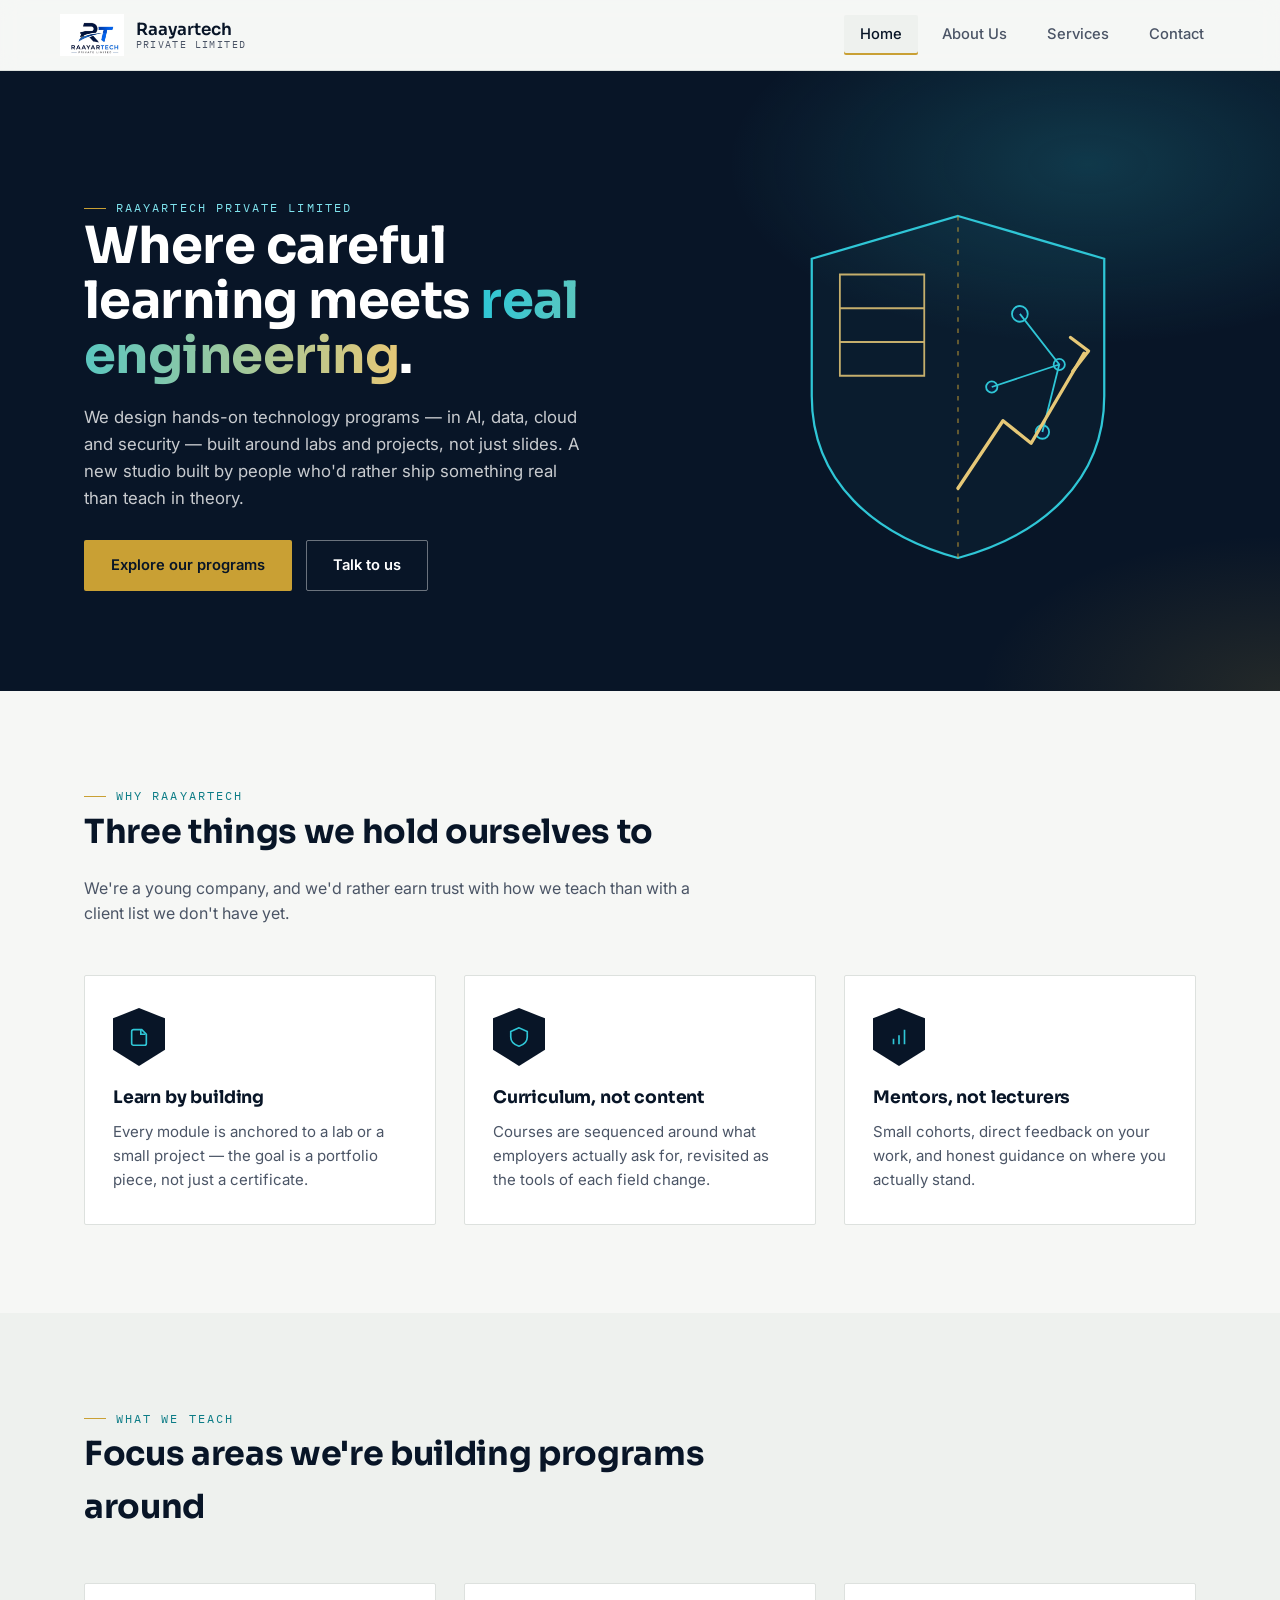
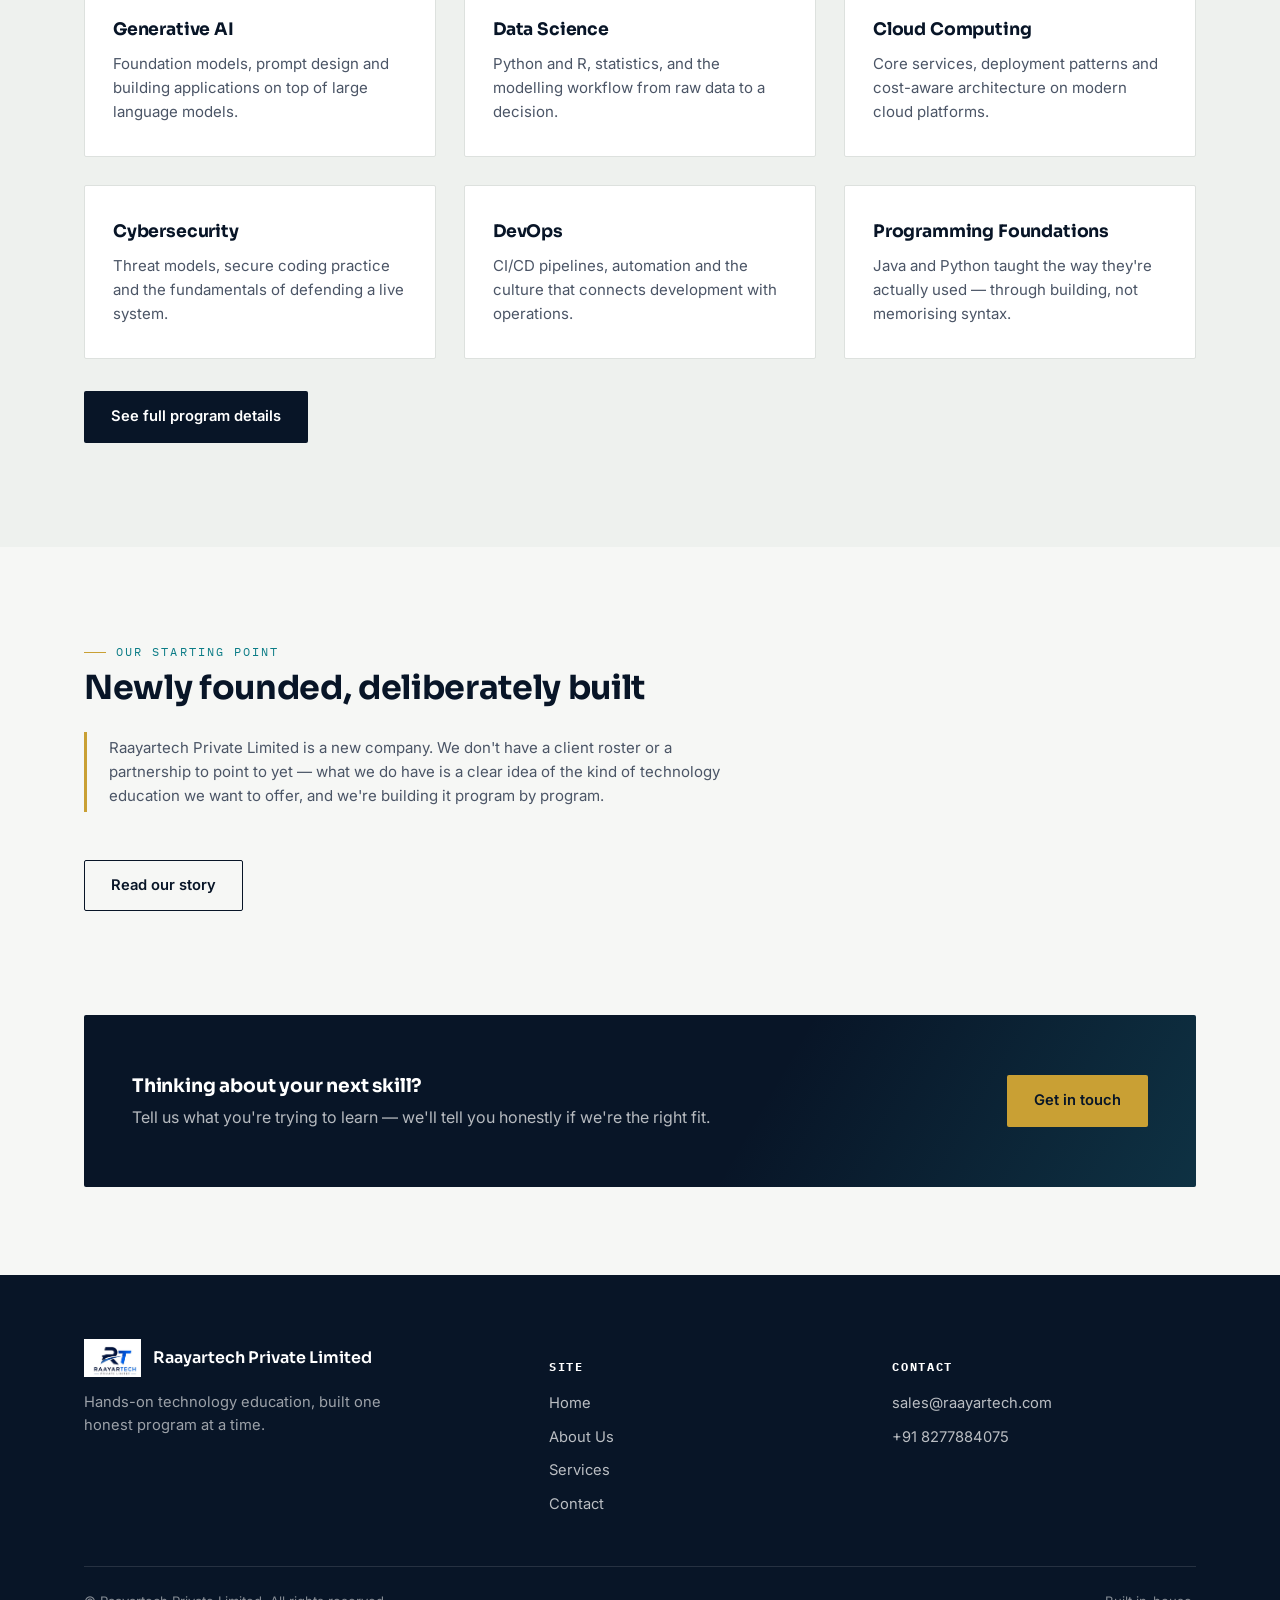
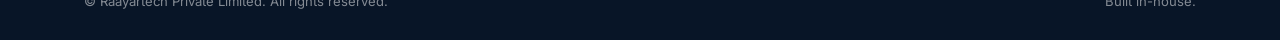
==== index.html @ b4bf8b3e "Update index.html" ====
<!DOCTYPE html>
<html lang="en">
<head>
<meta charset="UTF-8">
<meta name="viewport" content="width=device-width, initial-scale=1.0">
<title>Raayartech Private Limited | Skills for the Technology-Driven Economy</title>
<meta name="description" content="Raayartech Private Limited builds hands-on, industry-aligned technology training in AI, data, cloud and cybersecurity — designed to make learners job-ready.">
<link rel="icon" href="logo.jpg">
<link rel="preconnect" href="https://fonts.googleapis.com">
<link href="https://fonts.googleapis.com/css2?family=Sora:wght@500;600;700&family=Inter:wght@400;500;600&family=IBM+Plex+Mono:wght@500&display=swap" rel="stylesheet">
<link rel="stylesheet" href="style.css">
</head>
<body>

<header class="site-header">
  <div class="container nav">
    <a href="index.html" class="brand">
      <img src="logo.jpg" alt="Raayartech Private Limited logo">
      <span class="brand-name">Raayartech<small>PRIVATE LIMITED</small></span>
    </a>
    <nav class="nav-links" id="nav-links">
      <a href="index.html" class="active">Home</a>
      <a href="about.html">About Us</a>
      <a href="services.html">Services</a>
      <a href="contact.html">Contact</a>
    </nav>
    <button class="nav-toggle" aria-label="Toggle menu" aria-expanded="false">
      <span></span><span></span><span></span>
    </button>
  </div>
</header>

<!-- HERO -->
<section class="hero">
  <div class="container hero-grid">
    <div>
      <span class="eyebrow" style="color:#7fe3ee;">Raayartech Private Limited</span>
      <h1>Where careful learning meets <em>real engineering</em>.</h1>
      <p class="lead">We design hands-on technology programs — in AI, data, cloud and security — built around labs and projects, not just slides. A new studio built by people who'd rather ship something real than teach in theory.</p>
      <div class="hero-cta">
        <a href="services.html" class="btn btn-gold">Explore our programs</a>
        <a href="contact.html" class="btn-ghost btn" style="border-color:rgba(255,255,255,.4); color:#fff;">Talk to us</a>
      </div>
    </div>
    <div class="shield-mark" aria-hidden="true">
      <svg viewBox="0 0 300 320" fill="none" xmlns="http://www.w3.org/2000/svg">
        <path d="M150 8 L280 46 L280 168 C280 244 224 292 150 312 C76 292 20 244 20 168 L20 46 Z" stroke="#2fc6d6" stroke-width="2" fill="rgba(47,198,214,0.04)"/>
        <path d="M150 8 V312" stroke="#c9a034" stroke-width="1.4" stroke-dasharray="4 6" opacity="0.6"/>
        <g stroke="#e6c877" stroke-width="1.6" opacity="0.85">
          <path d="M45 60 H120 V150 H45 Z" fill="none"/>
          <path d="M45 90 H120 M45 120 H120"/>
        </g>
        <g stroke="#2fc6d6" stroke-width="1.6">
          <circle cx="205" cy="95" r="7" fill="#0b1e3d"/>
          <circle cx="240" cy="140" r="5" fill="#0b1e3d"/>
          <circle cx="180" cy="160" r="5" fill="#0b1e3d"/>
          <circle cx="225" cy="200" r="6" fill="#0b1e3d"/>
          <path d="M205 95 L240 140 L225 200 M240 140 L180 160"/>
        </g>
        <path d="M150 250 L190 190 L215 210 L262 130" stroke="#e6c877" stroke-width="3" fill="none" stroke-linecap="round" stroke-linejoin="round"/>
        <path d="M250 116 L266 128 L252 146" stroke="#e6c877" stroke-width="3" fill="none" stroke-linecap="round" stroke-linejoin="round"/>
      </svg>
    </div>
  </div>
</section>

<!-- PILLARS -->
<section>
  <div class="container">
    <div class="section-head">
      <span class="eyebrow">Why Raayartech</span>
      <h2>Three things we hold ourselves to</h2>
      <p>We're a young company, and we'd rather earn trust with how we teach than with a client list we don't have yet.</p>
    </div>
    <div class="grid grid-3">
      <div class="card">
        <div class="badge">
          <svg viewBox="0 0 24 24" fill="none" stroke="currentColor" stroke-width="1.8"><path d="M4 19V6a2 2 0 0 1 2-2h9l5 5v10a2 2 0 0 1-2 2H6a2 2 0 0 1-2-2Z"/><path d="M14 4v5h5"/></svg>
        </div>
        <h3>Learn by building</h3>
        <p>Every module is anchored to a lab or a small project — the goal is a portfolio piece, not just a certificate.</p>
      </div>
      <div class="card">
        <div class="badge">
          <svg viewBox="0 0 24 24" fill="none" stroke="currentColor" stroke-width="1.8"><path d="M12 2 3 6v6c0 5 4 8.5 9 10 5-1.5 9-5 9-10V6Z"/></svg>
        </div>
        <h3>Curriculum, not content</h3>
        <p>Courses are sequenced around what employers actually ask for, revisited as the tools of each field change.</p>
      </div>
      <div class="card">
        <div class="badge">
          <svg viewBox="0 0 24 24" fill="none" stroke="currentColor" stroke-width="1.8"><path d="M12 20V10M18 20V4M6 20v-6"/></svg>
        </div>
        <h3>Mentors, not lecturers</h3>
        <p>Small cohorts, direct feedback on your work, and honest guidance on where you actually stand.</p>
      </div>
    </div>
  </div>
</section>

<!-- FOCUS AREAS -->
<section class="alt-bg">
  <div class="container">
    <div class="section-head">
      <span class="eyebrow">What we teach</span>
      <h2>Focus areas we're building programs around</h2>
    </div>
    <div class="grid grid-3">
      <div class="card">
        <h3>Generative AI</h3>
        <p>Foundation models, prompt design and building applications on top of large language models.</p>
      </div>
      <div class="card">
        <h3>Data Science</h3>
        <p>Python and R, statistics, and the modelling workflow from raw data to a decision.</p>
      </div>
      <div class="card">
        <h3>Cloud Computing</h3>
        <p>Core services, deployment patterns and cost-aware architecture on modern cloud platforms.</p>
      </div>
      <div class="card">
        <h3>Cybersecurity</h3>
        <p>Threat models, secure coding practice and the fundamentals of defending a live system.</p>
      </div>
      <div class="card">
        <h3>DevOps</h3>
        <p>CI/CD pipelines, automation and the culture that connects development with operations.</p>
      </div>
      <div class="card">
        <h3>Programming Foundations</h3>
        <p>Java and Python taught the way they're actually used — through building, not memorising syntax.</p>
      </div>
    </div>
    <p style="margin-top:32px;"><a href="services.html" class="btn btn-primary">See full program details</a></p>
  </div>
</section>

<!-- STORY STRIP -->
<section>
  <div class="container">
    <div class="section-head">
      <span class="eyebrow">Our starting point</span>
      <h2>Newly founded, deliberately built</h2>
      <p class="note">Raayartech Private Limited is a new company. We don't have a client roster or a partnership to point to yet — what we do have is a clear idea of the kind of technology education we want to offer, and we're building it program by program.</p>
    </div>
    <p><a href="about.html" class="btn-ghost btn">Read our story</a></p>
  </div>
</section>

<!-- CTA -->
<section style="padding-top:0;">
  <div class="container">
    <div class="cta-band">
      <div>
        <h3>Thinking about your next skill?</h3>
        <p>Tell us what you're trying to learn — we'll tell you honestly if we're the right fit.</p>
      </div>
      <a href="contact.html" class="btn btn-gold">Get in touch</a>
    </div>
  </div>
</section>

<footer class="site-footer">
  <div class="container">
    <div class="footer-grid">
      <div>
        <div class="footer-brand">
          <img src="logo.jpg" alt="Raayartech logo">
          <span>Raayartech Private Limited</span>
        </div>
        <p style="max-width:34ch; color:rgba(255,255,255,.6); font-size:.92rem;">Hands-on technology education, built one honest program at a time.</p>
      </div>
      <div>
        <h5>Site</h5>
        <ul>
          <li><a href="index.html">Home</a></li>
          <li><a href="about.html">About Us</a></li>
          <li><a href="services.html">Services</a></li>
          <li><a href="contact.html">Contact</a></li>
        </ul>
      </div>
      <div>
        <h5>Contact</h5>
        <ul>
          <li>sales@raayartech.com</li>
          <li>+91 8277884075</li>
        </ul>
      </div>
    </div>
    <div class="footer-bottom">
      <span>© <span id="year"></span> Raayartech Private Limited. All rights reserved.</span>
      <span>Built in-house.</span>
    </div>
  </div>
</footer>

<script src="js/script.js"></script>
</body>
</html>
---- style.css ----
/* ============================================================
   RAAYARTECH PRIVATE LIMITED — Design tokens
   Palette drawn from the company mark: deep navy shield, a
   teal-to-cyan circuit gradient, and a gold ledger-page edge.
   ============================================================ */
:root{
  --navy-900:#081527;
  --navy-800:#0c1e39;
  --navy-700:#122a4f;
  --teal-600:#0b7c86;
  --cyan-400:#2fc6d6;
  --gold-500:#c9a034;
  --gold-300:#e6c877;
  --paper:#f6f7f5;
  --paper-2:#eef1ee;
  --ink-900:#0d1420;
  --ink-600:#4b5566;
  --line:#dde1de;
  --radius:2px;

  --font-display:"Sora", "Segoe UI", sans-serif;
  --font-body:"Inter", "Segoe UI", sans-serif;
  --font-mono:"IBM Plex Mono", "Courier New", monospace;
}

*,*::before,*::after{box-sizing:border-box;}
html{scroll-behavior:smooth;}
body{
  margin:0;
  font-family:var(--font-body);
  color:var(--ink-900);
  background:var(--paper);
  line-height:1.6;
  -webkit-font-smoothing:antialiased;
}
img{max-width:100%;display:block;}
a{color:inherit;text-decoration:none;}
ul{margin:0;padding:0;list-style:none;}
h1,h2,h3,h4{
  font-family:var(--font-display);
  margin:0 0 .5em;
  letter-spacing:-0.01em;
  color:var(--navy-900);
}
p{margin:0 0 1em;color:var(--ink-600);}
.container{
  width:100%;
  max-width:1160px;
  margin:0 auto;
  padding:0 24px;
}
.eyebrow{
  font-family:var(--font-mono);
  font-size:.72rem;
  letter-spacing:.18em;
  text-transform:uppercase;
  color:var(--teal-600);
  display:inline-flex;
  align-items:center;
  gap:10px;
}
.eyebrow::before{
  content:"";
  width:22px;height:1px;
  background:var(--gold-500);
  display:inline-block;
}
:focus-visible{
  outline:2px solid var(--cyan-400);
  outline-offset:3px;
}
@media (prefers-reduced-motion: reduce){
  *{animation-duration:0.001ms !important; animation-iteration-count:1 !important; transition-duration:0.001ms !important; scroll-behavior:auto !important;}
}

/* ---------------- Header ---------------- */
.site-header{
  position:sticky; top:0; z-index:100;
  background:rgba(246,247,245,0.9);
  backdrop-filter:blur(10px);
  border-bottom:1px solid var(--line);
}
.nav{
  display:flex;
  align-items:center;
  justify-content:space-between;
  padding:14px 0;
}
.brand{
  display:flex;
  align-items:center;
  gap:12px;
  font-family:var(--font-display);
  font-weight:600;
  font-size:1.05rem;
  color:var(--navy-900);
}
.brand img{height:42px;width:auto;}
.brand-name{display:flex; flex-direction:column; line-height:1.15;}
.brand-name small{
  font-family:var(--font-mono);
  font-size:.62rem;
  letter-spacing:.14em;
  color:var(--ink-600);
  font-weight:400;
}
.nav-links{
  display:flex;
  gap:8px;
}
.nav-links a{
  padding:8px 16px;
  font-size:.92rem;
  font-weight:500;
  color:var(--ink-600);
  border-radius:var(--radius);
  transition:color .2s ease, background .2s ease;
}
.nav-links a:hover{color:var(--navy-900); background:var(--paper-2);}
.nav-links a.active{
  color:var(--navy-900);
  background:var(--paper-2);
  box-shadow:inset 0 -2px 0 var(--gold-500);
}
.nav-toggle{
  display:none;
  background:none;
  border:1px solid var(--line);
  border-radius:var(--radius);
  width:40px;height:40px;
  cursor:pointer;
}
.nav-toggle span{
  display:block; width:18px; height:2px; background:var(--navy-900);
  margin:4px auto; transition:transform .2s ease, opacity .2s ease;
}

/* ---------------- Buttons ---------------- */
.btn{
  display:inline-flex;
  align-items:center;
  gap:10px;
  padding:13px 26px;
  font-weight:600;
  font-size:.92rem;
  border-radius:var(--radius);
  border:1px solid transparent;
  cursor:pointer;
  transition:transform .18s ease, box-shadow .18s ease, background .18s ease;
}
.btn-primary{
  background:var(--navy-900);
  color:#fff;
}
.btn-primary:hover{background:var(--navy-700); transform:translateY(-1px);}
.btn-ghost{
  background:transparent;
  border-color:var(--navy-900);
  color:var(--navy-900);
}
.btn-ghost:hover{background:var(--navy-900); color:#fff;}
.btn-gold{
  background:var(--gold-500);
  color:var(--navy-900);
}
.btn-gold:hover{background:var(--gold-300);}

/* ---------------- Hero ---------------- */
.hero{
  position:relative;
  background:var(--navy-900);
  color:#fff;
  overflow:hidden;
  padding:120px 0 100px;
}
.hero::after{
  content:"";
  position:absolute; inset:0;
  background:
    radial-gradient(600px 300px at 85% 15%, rgba(47,198,214,.20), transparent 60%),
    radial-gradient(500px 260px at 100% 100%, rgba(201,160,52,.14), transparent 60%);
  pointer-events:none;
}
.hero .container{position:relative; z-index:2;}
.hero-grid{
  display:grid;
  grid-template-columns:1.1fr .9fr;
  gap:56px;
  align-items:center;
}
.hero h1{
  color:#fff;
  font-size:clamp(2.1rem, 4vw, 3.4rem);
  line-height:1.08;
  margin-bottom:.4em;
}
.hero h1 em{
  font-style:normal;
  background:linear-gradient(90deg, var(--cyan-400), var(--gold-300));
  -webkit-background-clip:text;
  background-clip:text;
  color:transparent;
}
.hero p.lead{
  color:rgba(255,255,255,.78);
  font-size:1.05rem;
  max-width:46ch;
}
.hero-cta{display:flex; gap:14px; margin-top:28px; flex-wrap:wrap;}

/* Circuit-shield motif (signature element) */
.shield-mark{
  position:relative;
  width:100%;
  aspect-ratio:1/1;
  max-width:360px;
  margin:0 auto;
}
.shield-mark svg{width:100%; height:100%;}

/* ---------------- Sections ---------------- */
section{padding:88px 0;}
.section-head{
  max-width:640px;
  margin:0 0 48px;
}
.section-head.center{margin-left:auto; margin-right:auto; text-align:center;}
.section-head h2{font-size:clamp(1.6rem,2.6vw,2.2rem);}

.alt-bg{background:var(--paper-2);}

/* Pillars / feature grid with shield-clipped icon badges */
.grid{
  display:grid;
  gap:28px;
}
.grid-3{grid-template-columns:repeat(3,1fr);}
.grid-2{grid-template-columns:repeat(2,1fr);}

.card{
  background:#fff;
  border:1px solid var(--line);
  padding:32px 28px;
  border-radius:var(--radius);
  transition:transform .2s ease, box-shadow .2s ease, border-color .2s ease;
}
.card:hover{
  transform:translateY(-4px);
  box-shadow:0 18px 34px -22px rgba(8,21,39,.35);
  border-color:var(--teal-600);
}
.badge{
  width:52px; height:58px;
  display:flex; align-items:center; justify-content:center;
  background:var(--navy-900);
  color:var(--cyan-400);
  clip-path:polygon(50% 0%, 100% 18%, 100% 72%, 50% 100%, 0% 72%, 0% 18%);
  margin-bottom:18px;
  font-family:var(--font-mono);
  font-weight:600;
}
.badge svg{width:22px; height:22px;}
.card h3{font-size:1.08rem;}
.card p{font-size:.94rem; margin-bottom:0;}

/* Numbered process list */
.process{
  display:grid;
  grid-template-columns:repeat(4,1fr);
  gap:0;
  counter-reset:step;
  border-top:1px solid var(--line);
  border-left:1px solid var(--line);
}
.process li{
  counter-increment:step;
  padding:28px 24px;
  border-right:1px solid var(--line);
  border-bottom:1px solid var(--line);
  position:relative;
}
.process li::before{
  content:counter(step,decimal-leading-zero);
  font-family:var(--font-mono);
  color:var(--gold-500);
  font-size:.85rem;
  display:block;
  margin-bottom:10px;
}
.process li h4{font-size:1rem; margin-bottom:6px;}
.process li p{font-size:.88rem;}

/* Values / list rows */
.rowlist{border-top:1px solid var(--line);}
.rowlist > div{
  display:grid;
  grid-template-columns:180px 1fr;
  gap:24px;
  padding:26px 0;
  border-bottom:1px solid var(--line);
}
.rowlist .tag{
  font-family:var(--font-mono);
  font-size:.75rem;
  letter-spacing:.08em;
  text-transform:uppercase;
  color:var(--teal-600);
  padding-top:3px;
}

/* CTA band */
.cta-band{
  background:var(--navy-900);
  color:#fff;
  border-radius:var(--radius);
  padding:56px 48px;
  display:flex;
  align-items:center;
  justify-content:space-between;
  gap:32px;
  flex-wrap:wrap;
  position:relative;
  overflow:hidden;
}
.cta-band::before{
  content:"";
  position:absolute; inset:0;
  background:linear-gradient(120deg, transparent 60%, rgba(47,198,214,.16));
}
.cta-band h3{color:#fff; position:relative; z-index:1; margin-bottom:.2em;}
.cta-band p{color:rgba(255,255,255,.7); position:relative; z-index:1; margin:0;}
.cta-band .btn-gold{position:relative; z-index:1;}

/* Founder / story note */
.note{
  border-left:3px solid var(--gold-500);
  padding:4px 0 4px 22px;
  color:var(--ink-600);
  font-size:.94rem;
}

/* ---------------- Services table ---------------- */
.service-detail{
  border-top:1px solid var(--line);
}
.service-row{
  display:grid;
  grid-template-columns:280px 1fr;
  gap:40px;
  padding:44px 0;
  border-bottom:1px solid var(--line);
}
.service-row .idx{
  font-family:var(--font-mono);
  color:var(--gold-500);
  font-size:.8rem;
}
.service-row h3{margin-top:8px;}
.service-row ul{margin-top:14px;}
.service-row ul li{
  font-size:.88rem;
  color:var(--ink-600);
  padding:6px 0 6px 20px;
  position:relative;
}
.service-row ul li::before{
  content:"";
  position:absolute; left:0; top:14px;
  width:8px; height:1px;
  background:var(--teal-600);
}

/* ---------------- Contact ---------------- */
.contact-grid{
  display:grid;
  grid-template-columns:.9fr 1.1fr;
  gap:56px;
  align-items:start;
}
.contact-detail{display:flex; gap:16px; padding:18px 0; border-bottom:1px solid var(--line);}
.contact-detail .k{
  font-family:var(--font-mono);
  font-size:.72rem;
  letter-spacing:.1em;
  text-transform:uppercase;
  color:var(--teal-600);
  width:110px;
  flex-shrink:0;
  padding-top:3px;
}
.contact-detail .v{color:var(--navy-900); font-weight:500;}

.form-field{margin-bottom:20px;}
.form-field label{
  display:block;
  font-size:.82rem;
  font-weight:600;
  color:var(--navy-900);
  margin-bottom:8px;
}
.form-field input,.form-field textarea,.form-field select{
  width:100%;
  padding:13px 14px;
  border:1px solid var(--line);
  background:#fff;
  border-radius:var(--radius);
  font-family:var(--font-body);
  font-size:.95rem;
  color:var(--ink-900);
  transition:border-color .18s ease, box-shadow .18s ease;
}
.form-field input:focus,.form-field textarea:focus,.form-field select:focus{
  border-color:var(--teal-600);
  box-shadow:0 0 0 3px rgba(11,124,134,.12);
  outline:none;
}
.form-row{display:grid; grid-template-columns:1fr 1fr; gap:18px;}
.form-note{font-size:.82rem; color:var(--ink-600); margin-top:-6px;}

/* ---------------- Footer ---------------- */
.site-footer{
  background:var(--navy-900);
  color:rgba(255,255,255,.72);
  padding:64px 0 28px;
}
.footer-grid{
  display:grid;
  grid-template-columns:1.4fr 1fr 1fr;
  gap:40px;
  padding-bottom:40px;
  border-bottom:1px solid rgba(255,255,255,.12);
}
.footer-brand{display:flex; align-items:center; gap:12px; margin-bottom:14px;}
.footer-brand img{height:38px;}
.footer-brand span{font-family:var(--font-display); color:#fff; font-weight:600;}
.site-footer h5{
  color:#fff;
  font-family:var(--font-mono);
  font-size:.72rem;
  letter-spacing:.14em;
  text-transform:uppercase;
  margin-bottom:16px;
}
.site-footer ul li{margin-bottom:10px; font-size:.92rem;}
.site-footer ul li a:hover{color:var(--cyan-400);}
.footer-bottom{
  display:flex;
  justify-content:space-between;
  padding-top:24px;
  font-size:.82rem;
  color:rgba(255,255,255,.5);
  flex-wrap:wrap;
  gap:10px;
}

/* ---------------- Page hero (inner pages) ---------------- */
.page-hero{
  background:var(--navy-900);
  color:#fff;
  padding:78px 0 64px;
  position:relative;
  overflow:hidden;
}
.page-hero::after{
  content:"";
  position:absolute; inset:0;
  background:radial-gradient(480px 240px at 90% 0%, rgba(47,198,214,.18), transparent 65%);
}
.page-hero .container{position:relative; z-index:1;}
.page-hero h1{color:#fff; font-size:clamp(1.9rem,3.4vw,2.7rem); max-width:16ch;}
.page-hero p{color:rgba(255,255,255,.72); max-width:52ch;}

/* ---------------- Responsive ---------------- */
@media (max-width:920px){
  .hero-grid{grid-template-columns:1fr;}
  .shield-mark{max-width:240px; margin-top:20px;}
  .grid-3{grid-template-columns:1fr 1fr;}
  .process{grid-template-columns:1fr 1fr;}
  .footer-grid{grid-template-columns:1fr 1fr;}
  .contact-grid{grid-template-columns:1fr;}
  .service-row{grid-template-columns:1fr;}
  .rowlist > div{grid-template-columns:1fr;}
}
@media (max-width:680px){
  .nav-links{
    position:absolute;
    top:100%; left:0; right:0;
    background:var(--paper);
    border-bottom:1px solid var(--line);
    flex-direction:column;
    padding:10px 24px 18px;
    display:none;
  }
  .nav-links.open{display:flex;}
  .nav-toggle{display:block;}
  .grid-3,.grid-2{grid-template-columns:1fr;}
  .process{grid-template-columns:1fr;}
  .footer-grid{grid-template-columns:1fr;}
  .form-row{grid-template-columns:1fr;}
  .cta-band{flex-direction:column; align-items:flex-start;}
  section{padding:64px 0;}
}
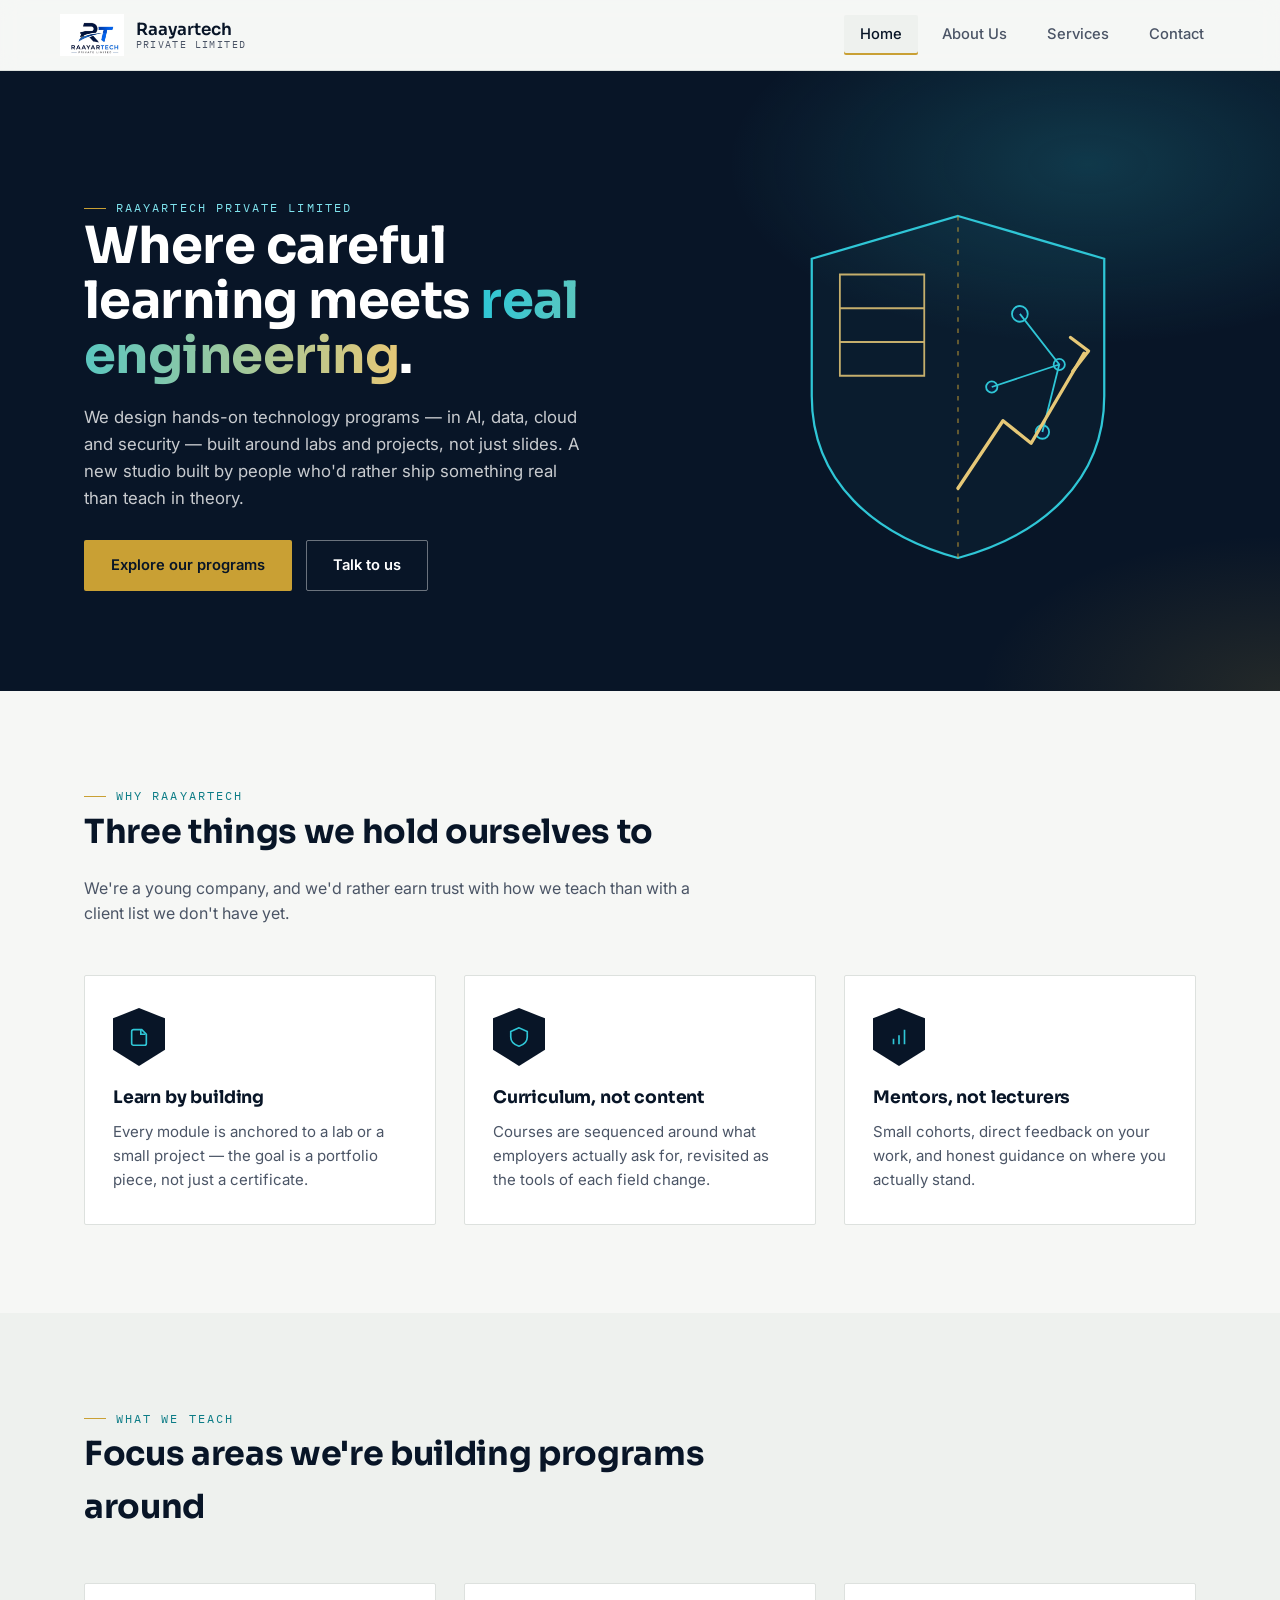
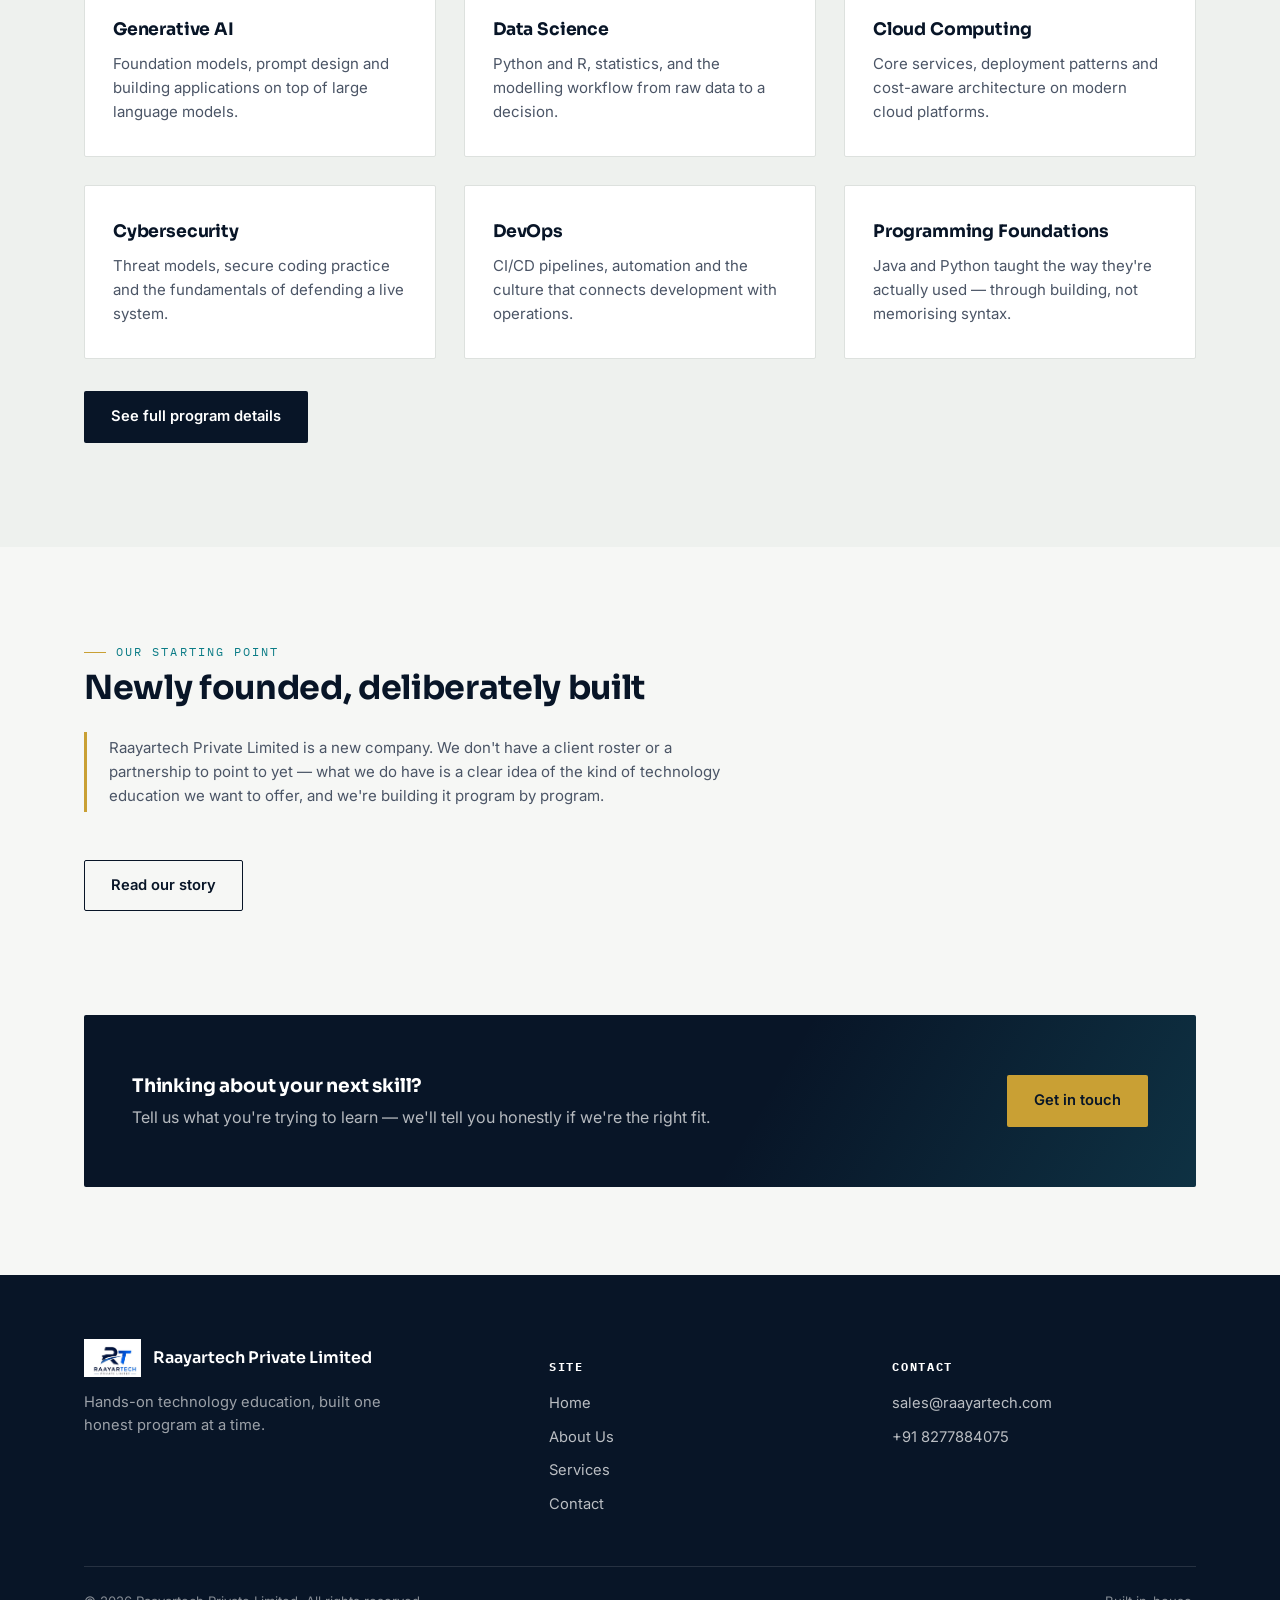
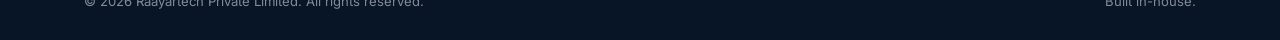
==== commit c5a5a24b: "Update index.html" ====
--- a/index.html
+++ b/index.html
@@ -194,6 +194,6 @@
   </div>
 </footer>
 
-<script src="js/script.js"></script>
+<script src="script.js"></script>
 </body>
 </html>
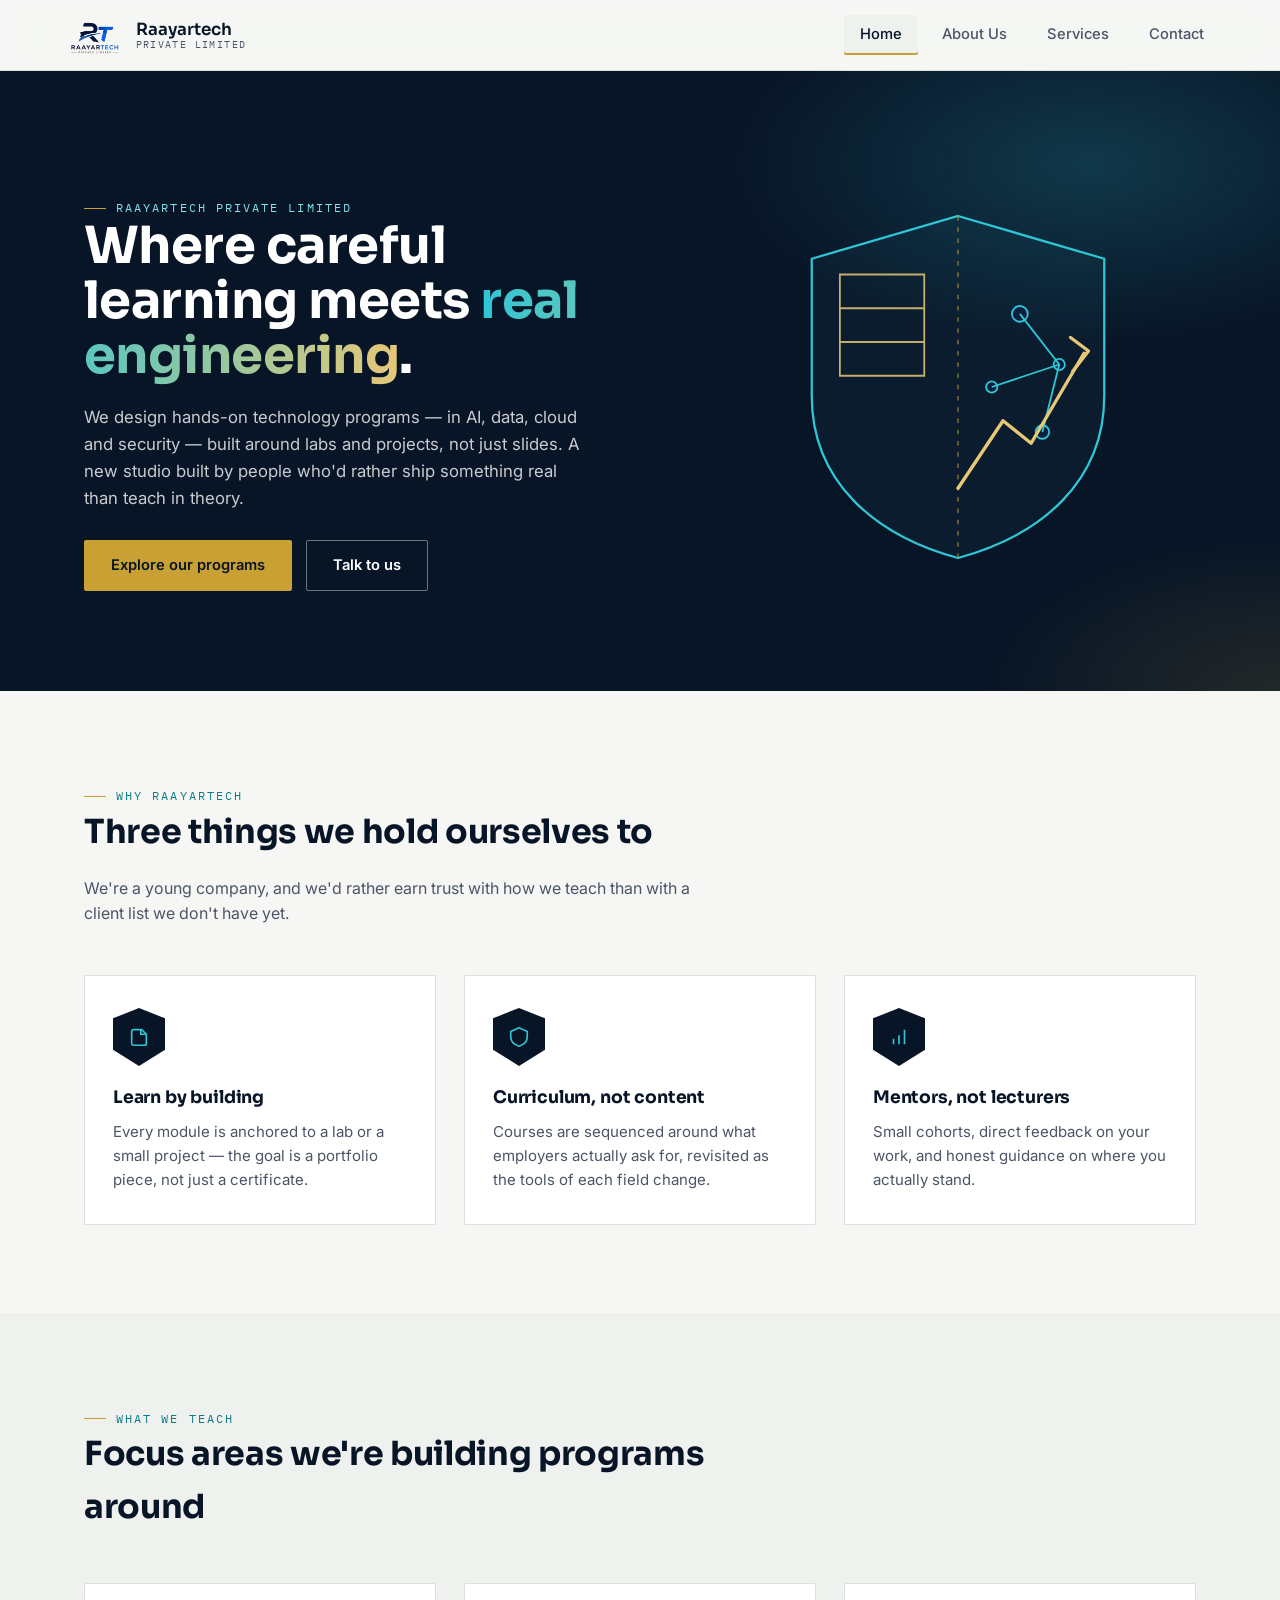
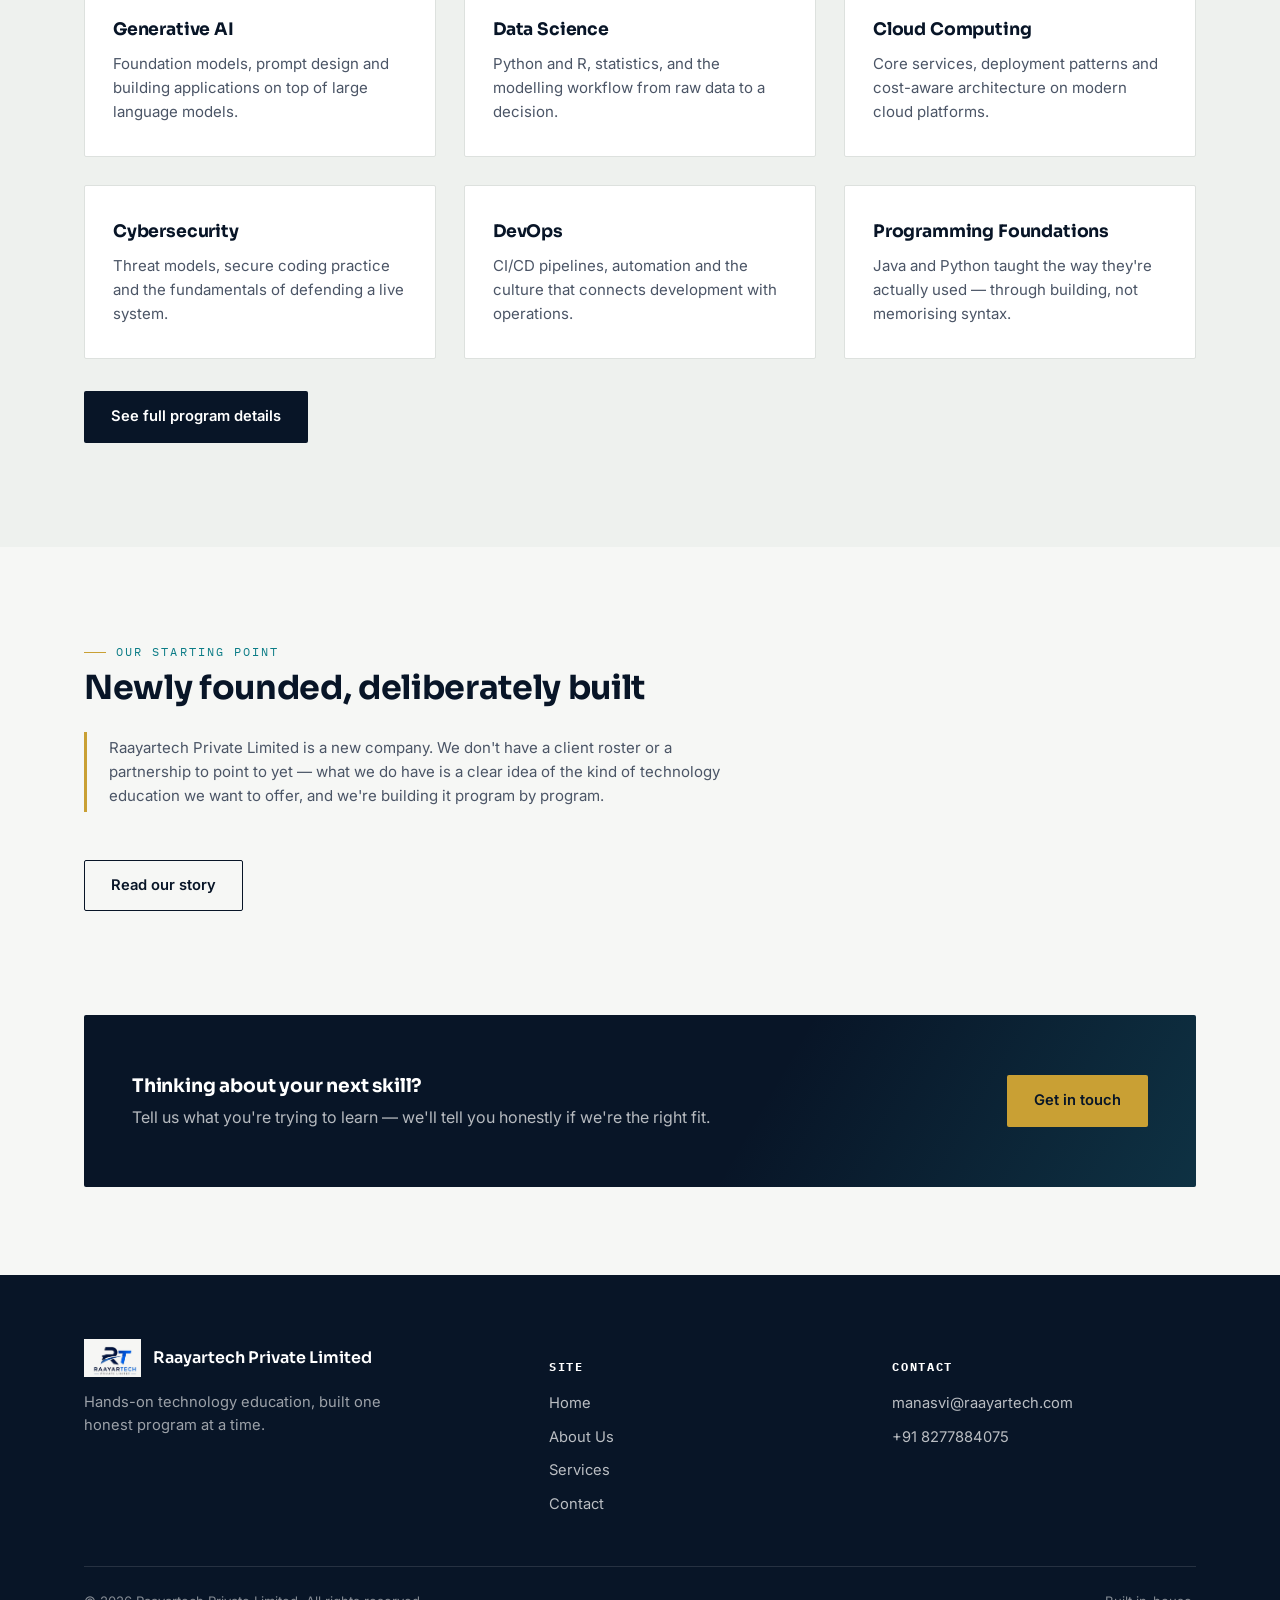
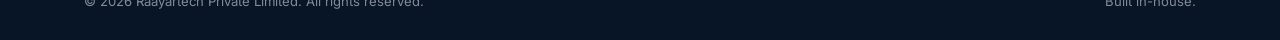
==== commit 6564da03: "Update contact email in index.html" ====
--- a/index.html
+++ b/index.html
@@ -182,7 +182,7 @@
       <div>
         <h5>Contact</h5>
         <ul>
-          <li>sales@raayartech.com</li>
+          <li>manasvi@raayartech.com</li>
           <li>+91 8277884075</li>
         </ul>
       </div>
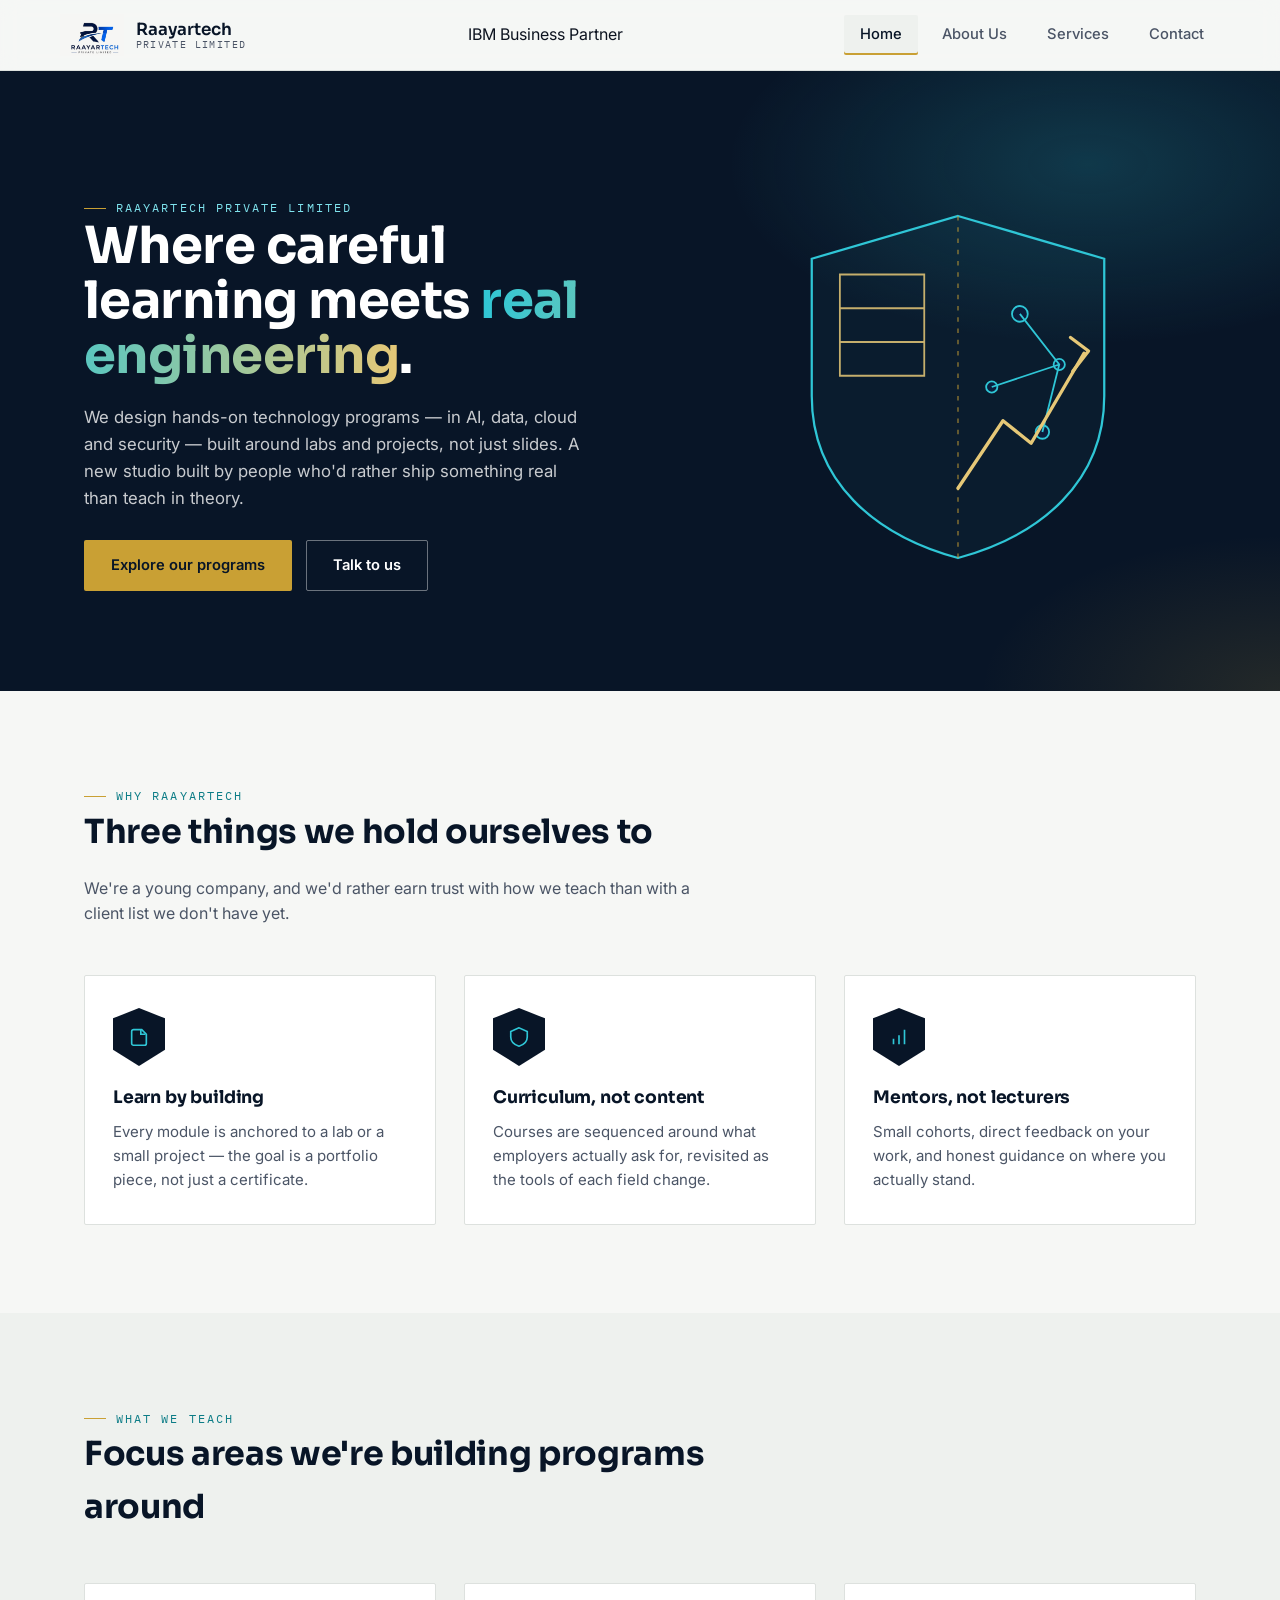
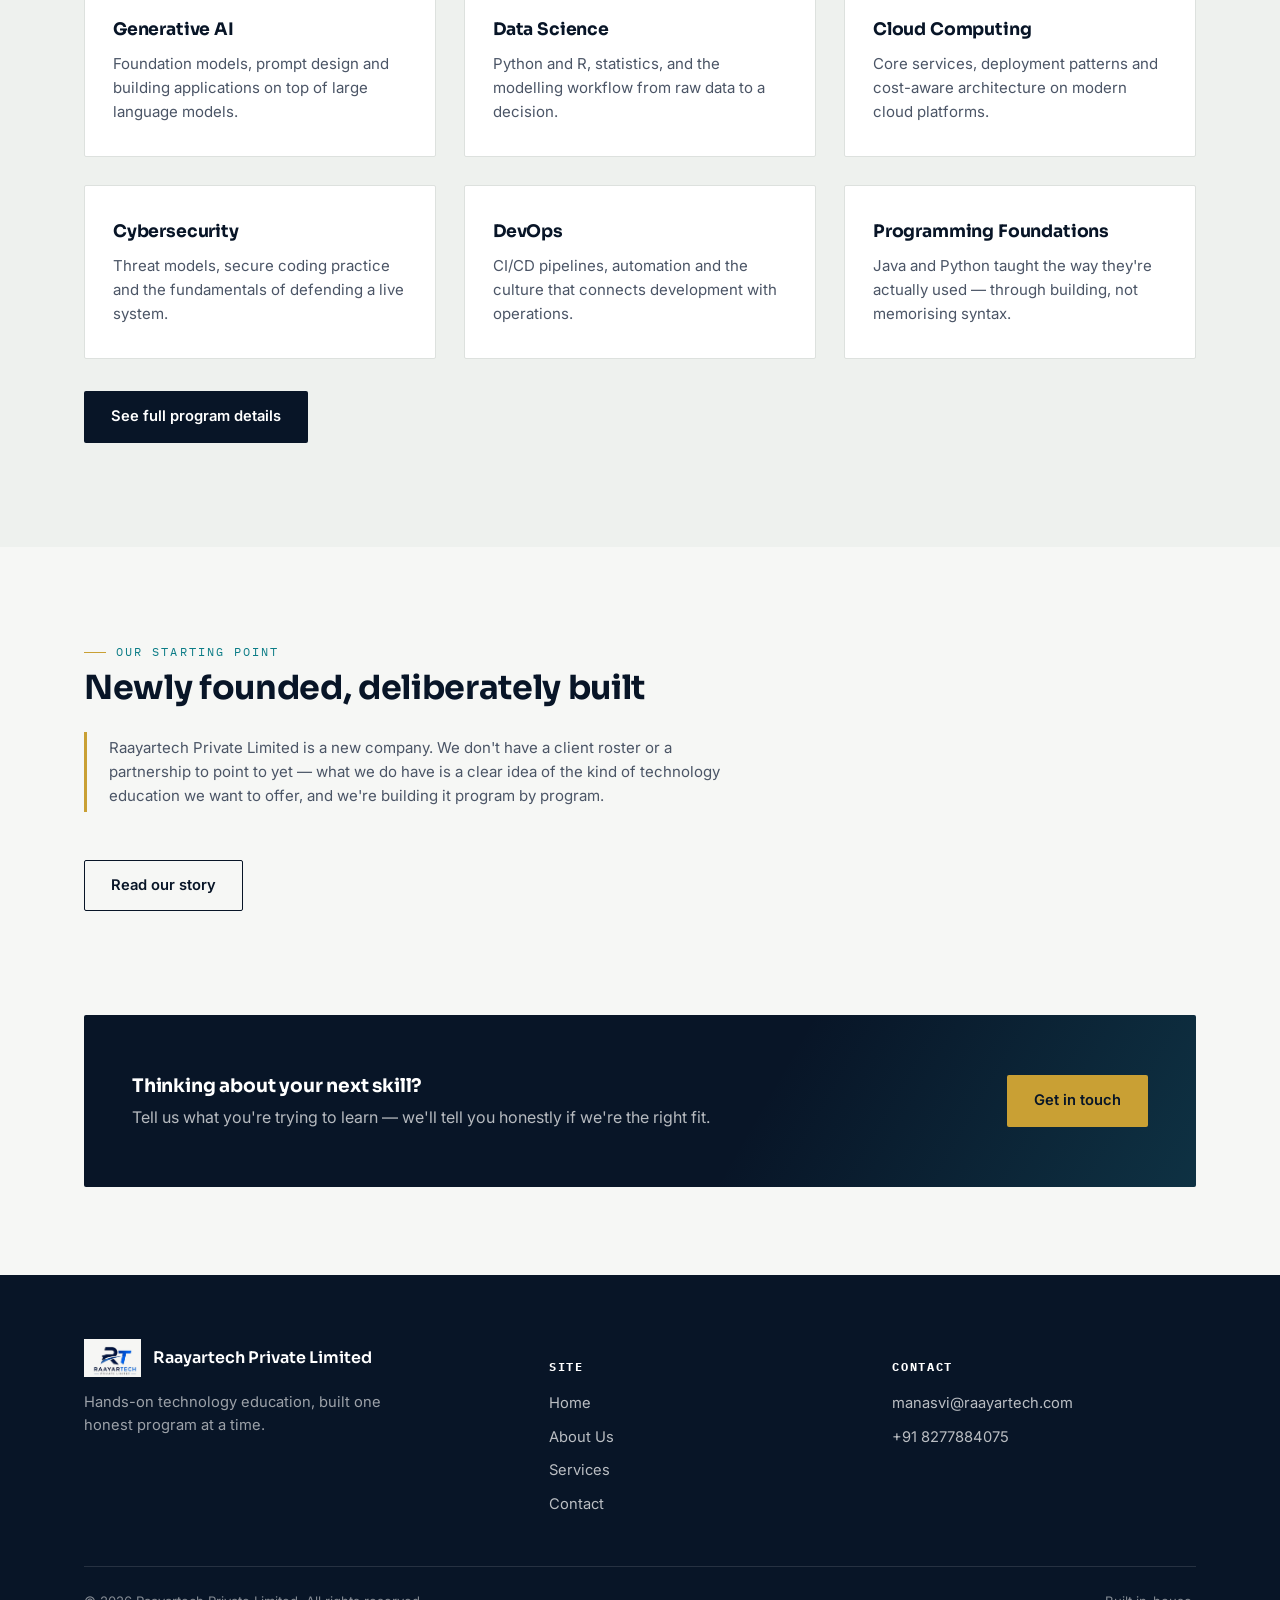
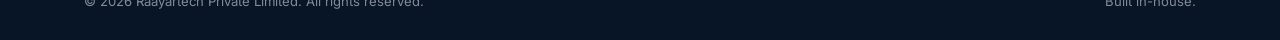
==== commit 213618b2: "Add partner badge for IBM Business Partner" ====
--- a/index.html
+++ b/index.html
@@ -18,6 +18,7 @@
       <img src="logo.jpg" alt="Raayartech Private Limited logo">
       <span class="brand-name">Raayartech<small>PRIVATE LIMITED</small></span>
     </a>
+    <span class="partner-badge">IBM Business Partner</span>
     <nav class="nav-links" id="nav-links">
       <a href="index.html" class="active">Home</a>
       <a href="about.html">About Us</a>
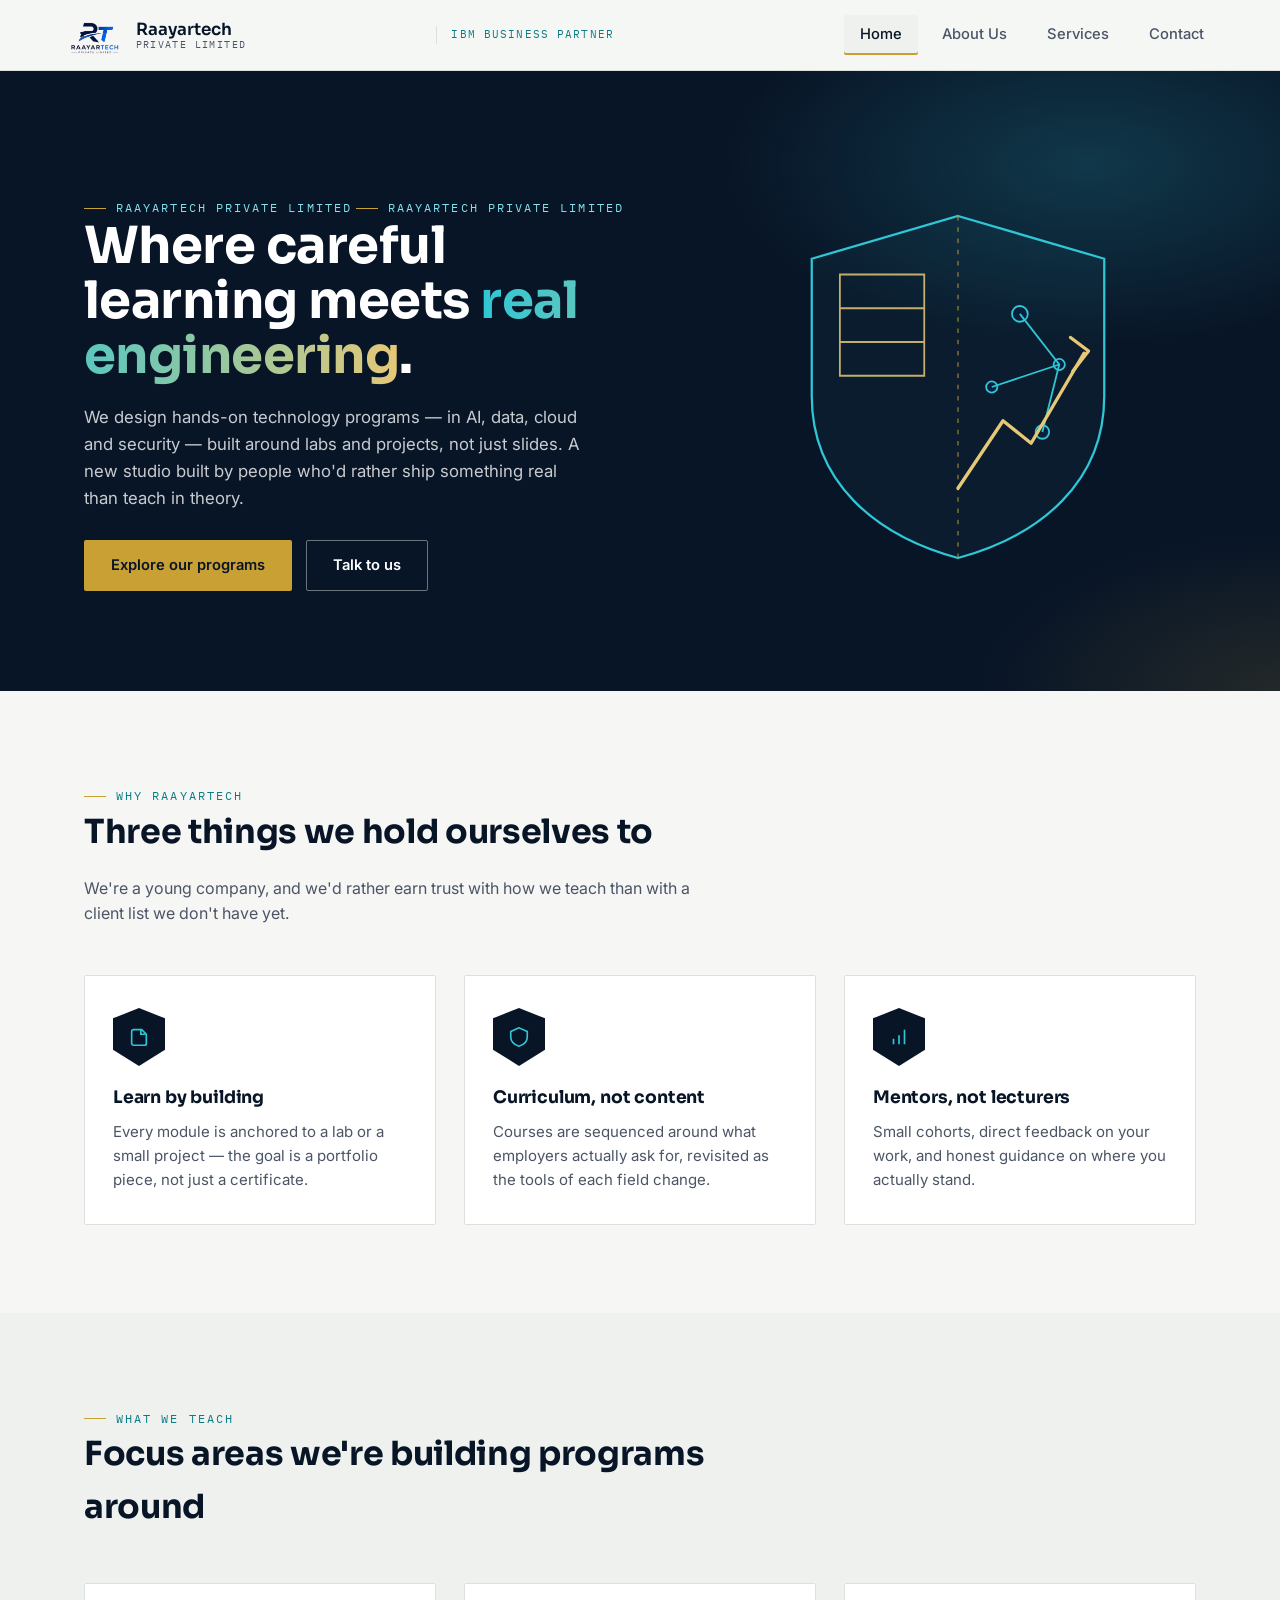
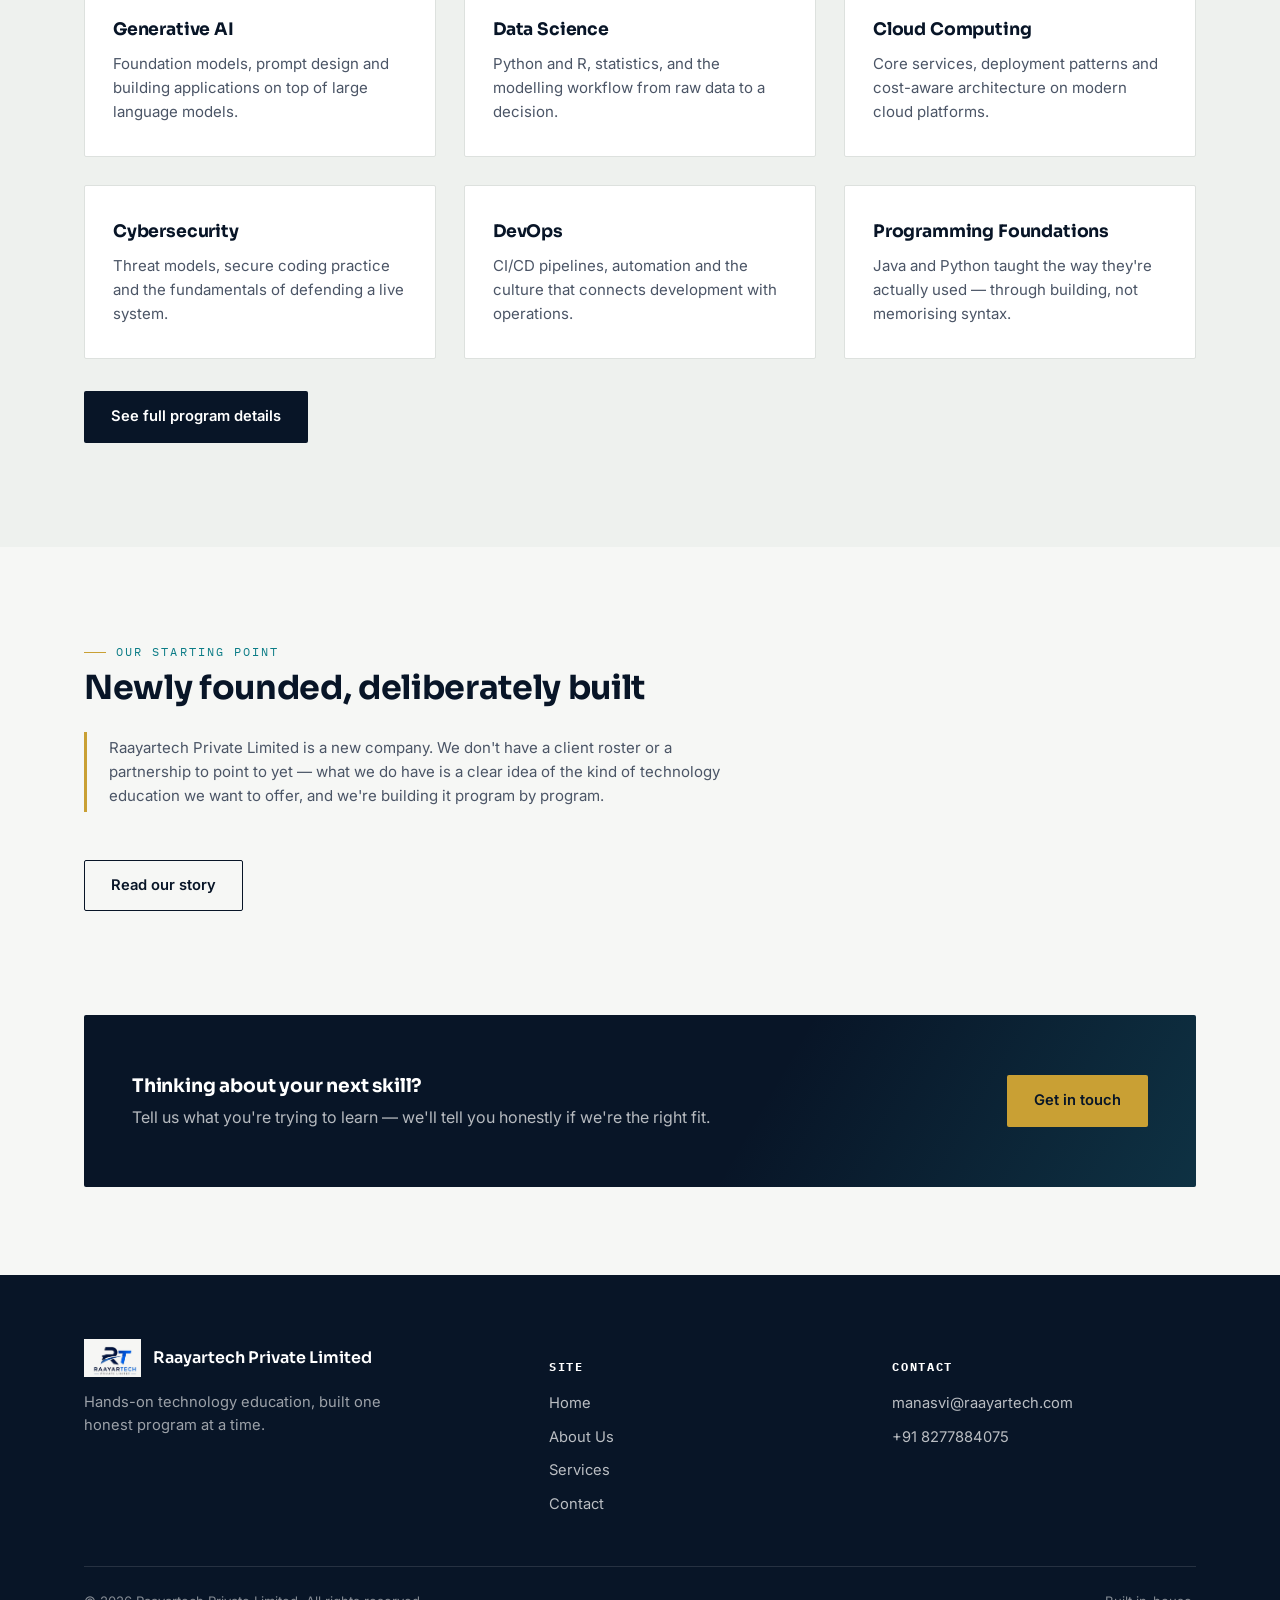
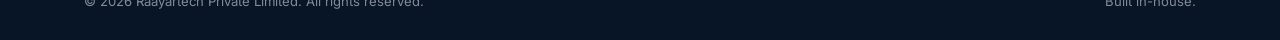
==== commit 505dff13: "Add partner badge and company name to hero section" ====
--- a/index.html
+++ b/index.html
@@ -35,6 +35,8 @@
 <section class="hero">
   <div class="container hero-grid">
     <div>
+      <span class="partner-badge-mobile">IBM Business Partner</span>
+<span class="eyebrow" style="color:#7fe3ee;">Raayartech Private Limited</span>
       <span class="eyebrow" style="color:#7fe3ee;">Raayartech Private Limited</span>
       <h1>Where careful learning meets <em>real engineering</em>.</h1>
       <p class="lead">We design hands-on technology programs — in AI, data, cloud and security — built around labs and projects, not just slides. A new studio built by people who'd rather ship something real than teach in theory.</p>
--- a/style.css
+++ b/style.css
@@ -500,3 +500,34 @@
   .cta-band{flex-direction:column; align-items:flex-start;}
   section{padding:64px 0;}
 }
+.partner-badge{
+  font-family:var(--font-mono);
+  font-size:.7rem;
+  letter-spacing:.1em;
+  text-transform:uppercase;
+  color:var(--teal-600);
+  border-left:1px solid var(--line);
+  padding-left:14px;
+  margin-left:-40px;
+  white-space:nowrap;
+}
+
+@media (max-width:920px){
+  .partner-badge{display:none;}
+}
+.partner-badge-mobile{display:none;}
+
+@media (max-width:920px){
+  .partner-badge-mobile{
+    display:block;
+    width:fit-content;
+    font-family:var(--font-mono);
+    font-size:.7rem;
+    letter-spacing:.1em;
+    text-transform:uppercase;
+    color:#7fe3ee;
+    border:1px solid rgba(127,227,238,.4);
+    padding:6px 12px;
+    margin-bottom:18px;
+  }
+}
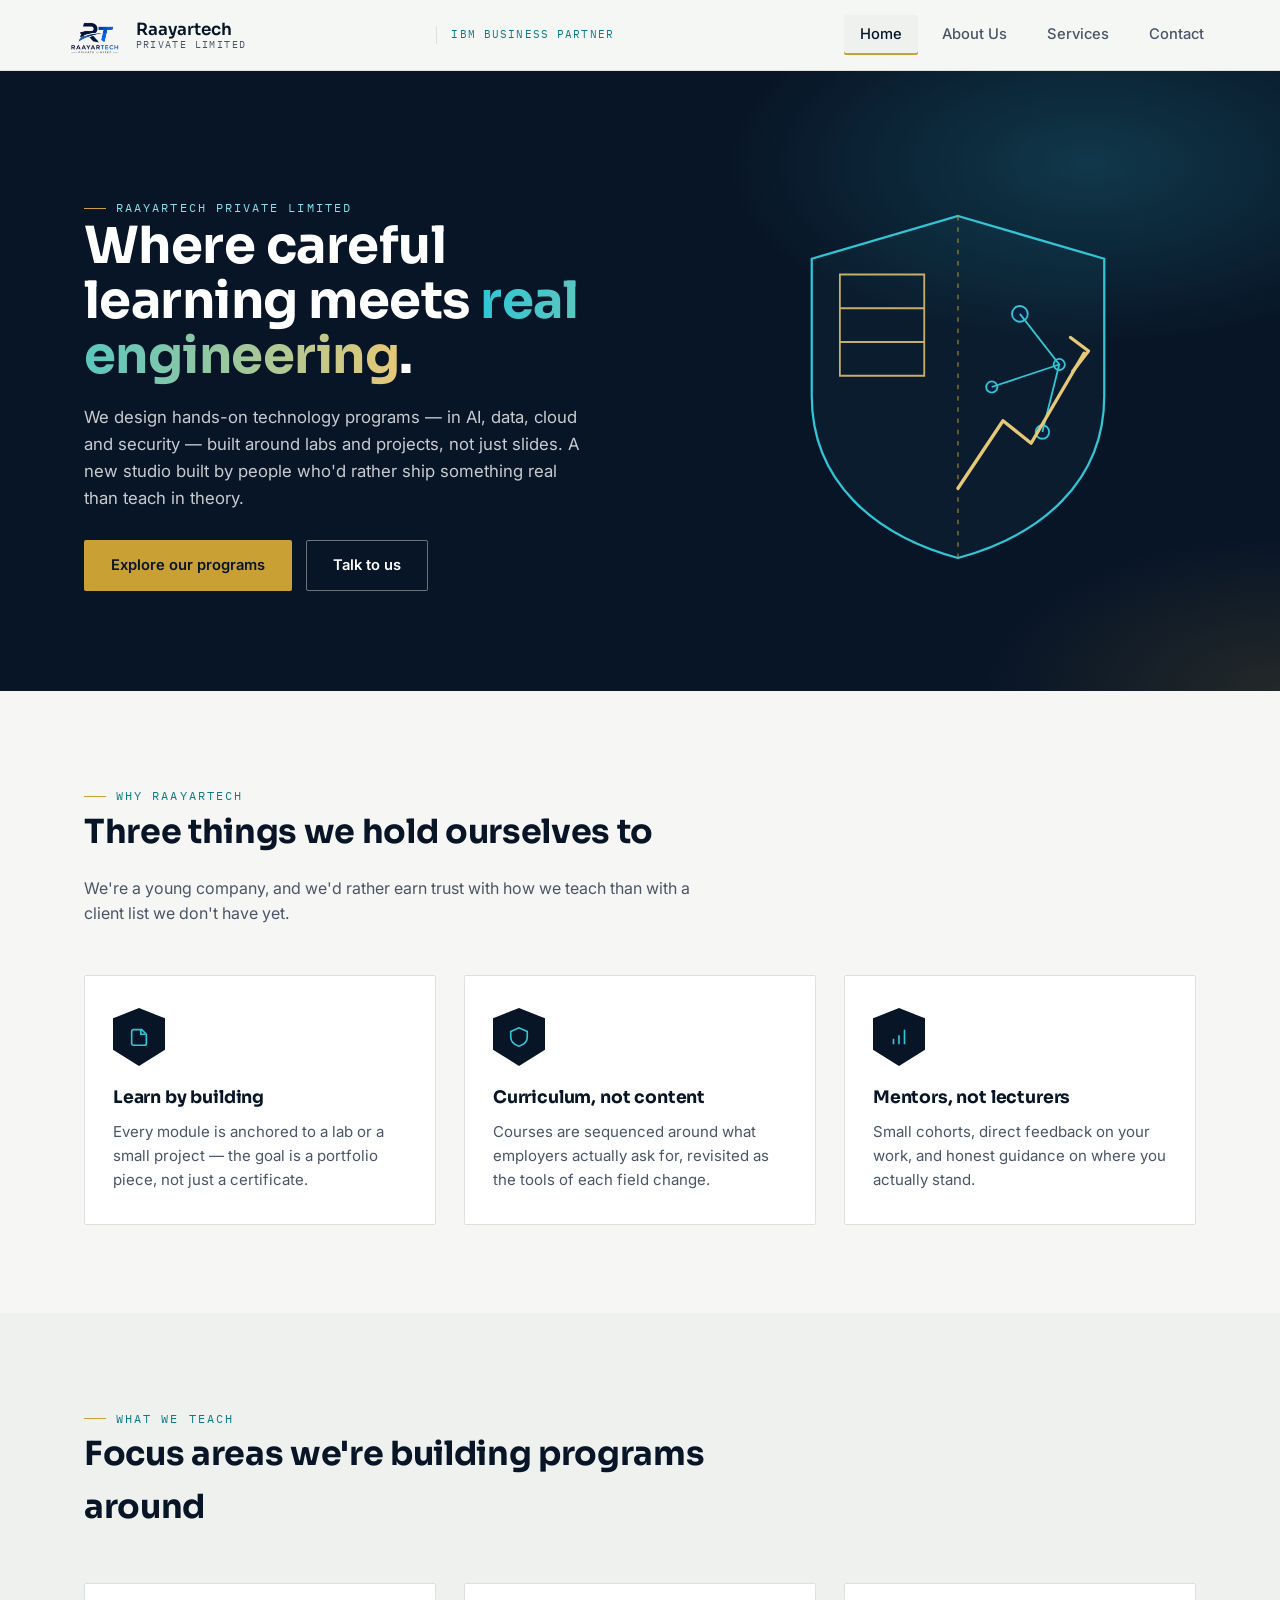
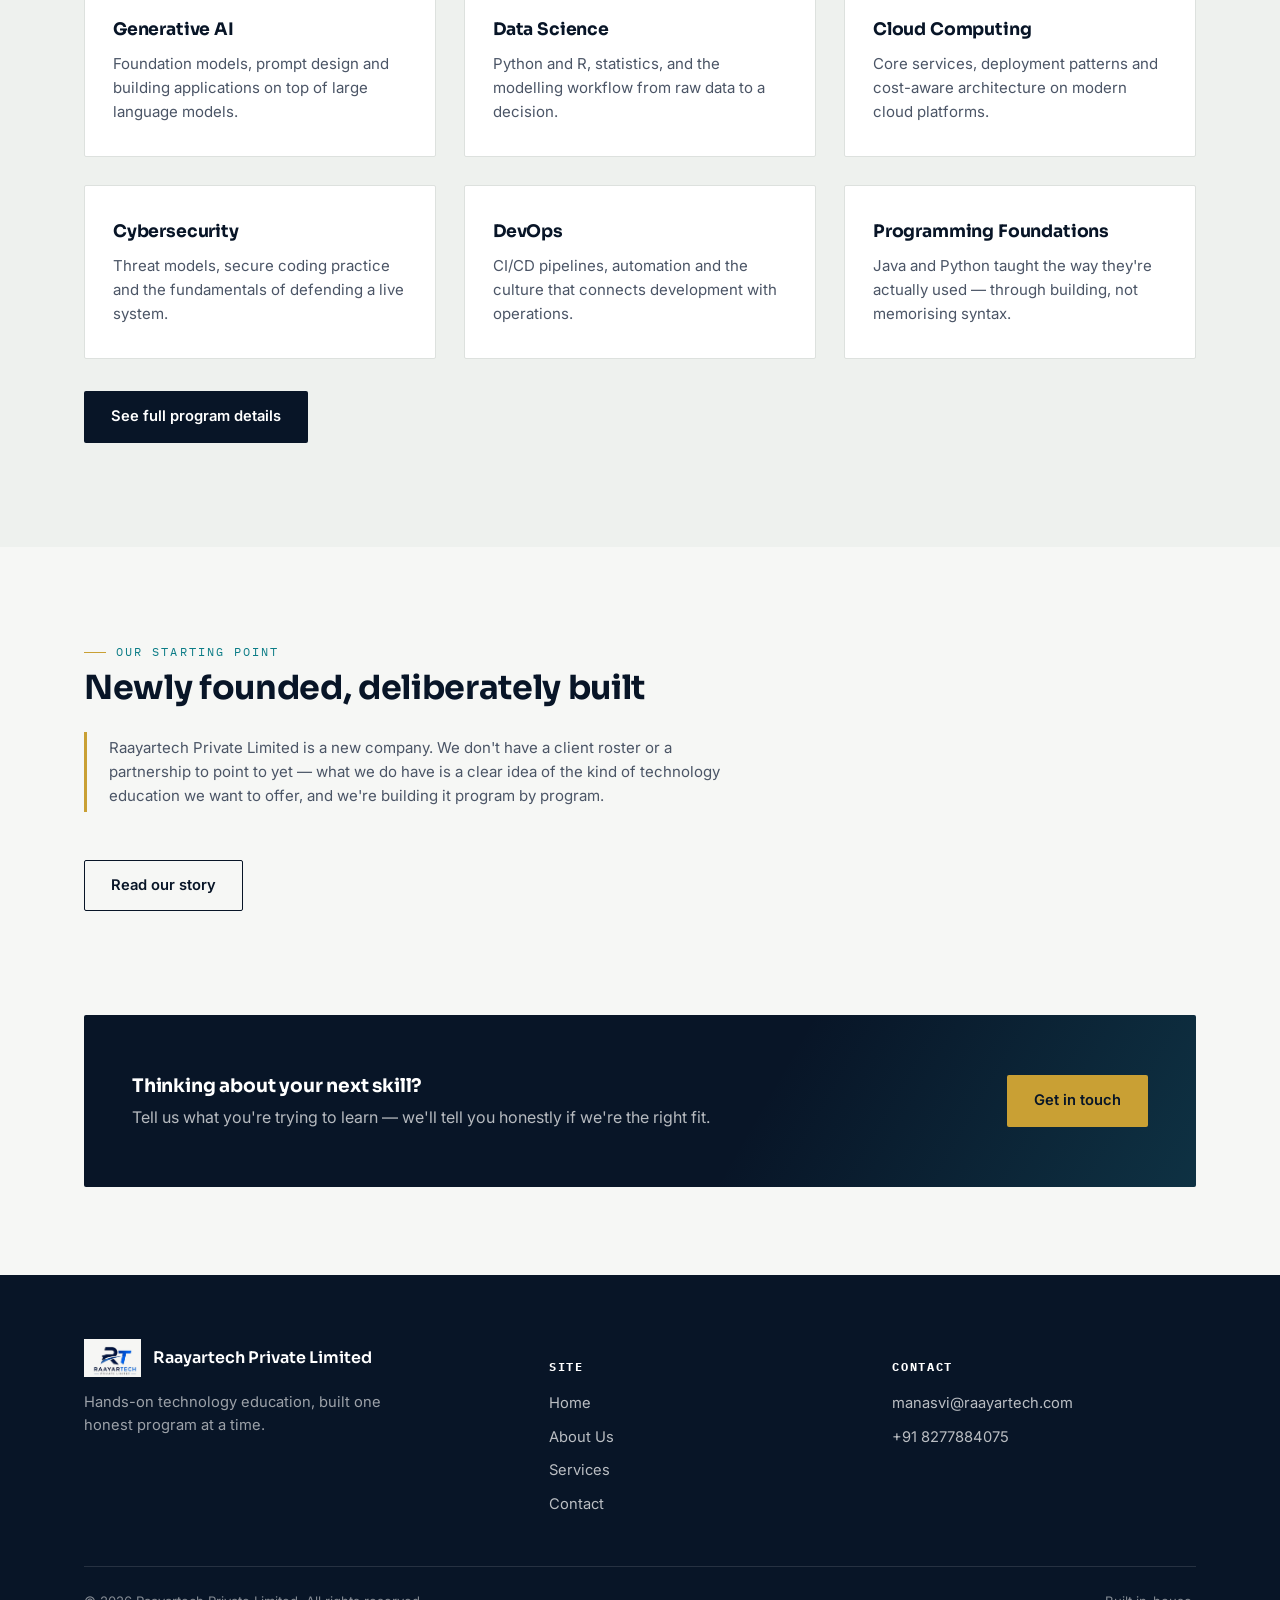
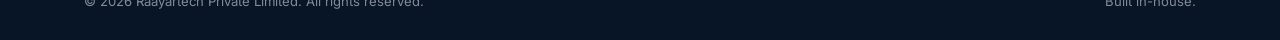
==== commit 0af8e652: "Update index.html" ====
--- a/index.html
+++ b/index.html
@@ -36,7 +36,6 @@
   <div class="container hero-grid">
     <div>
       <span class="partner-badge-mobile">IBM Business Partner</span>
-<span class="eyebrow" style="color:#7fe3ee;">Raayartech Private Limited</span>
       <span class="eyebrow" style="color:#7fe3ee;">Raayartech Private Limited</span>
       <h1>Where careful learning meets <em>real engineering</em>.</h1>
       <p class="lead">We design hands-on technology programs — in AI, data, cloud and security — built around labs and projects, not just slides. A new studio built by people who'd rather ship something real than teach in theory.</p>
